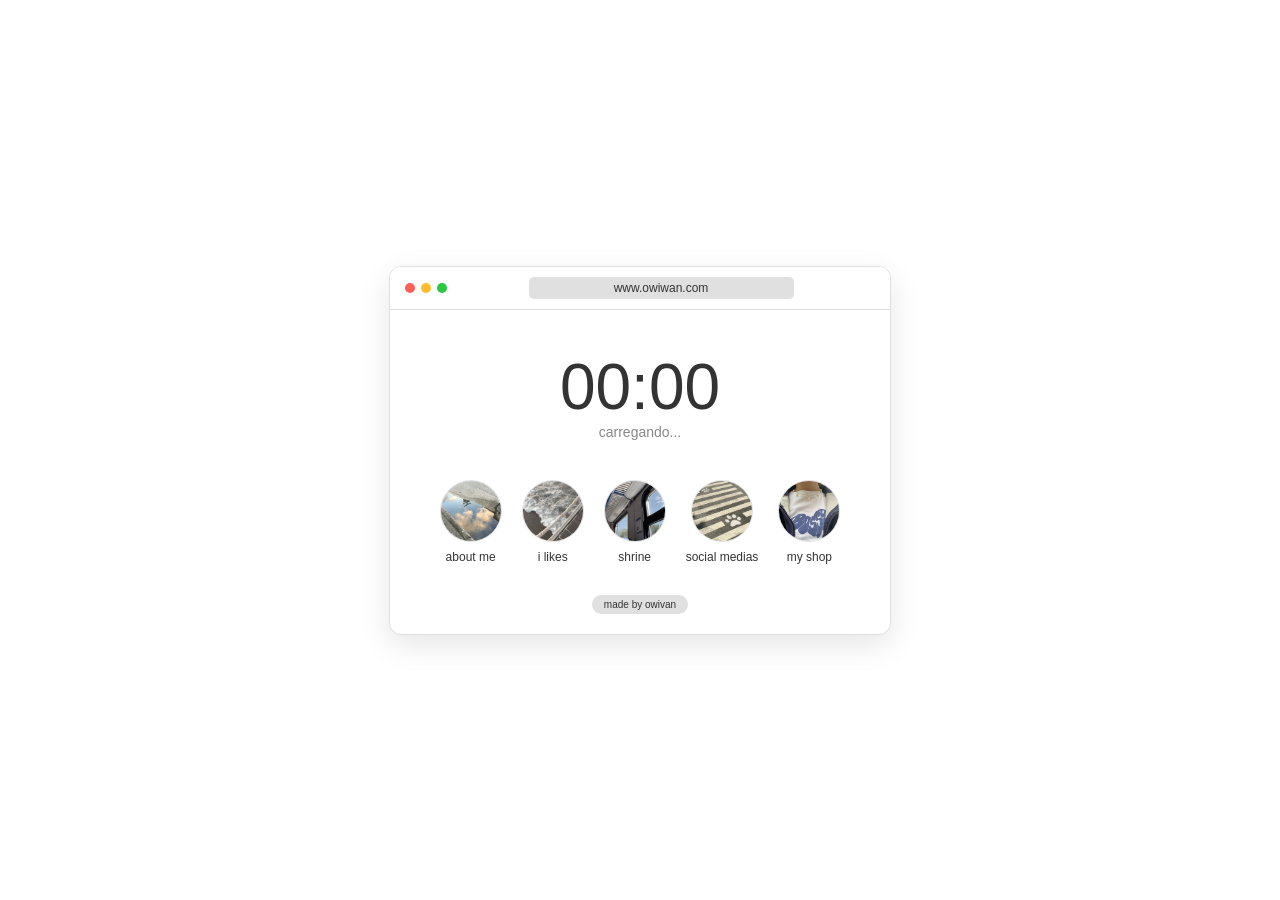
==== index.html @ dbfb0987 "Update index.html" ====
<!DOCTYPE html>
<html lang="pt-br">
<head>
    <meta charset="UTF-8">
    <meta name="viewport" content="width=device-width, initial-scale=1.0">
    <title>﹒ㅤowiwan</title>
    <link class="icon" type="image/x-icon" href="bluey.png">
    
    <style>
        :root {
            --bg-body: #ffffff;
            --bg-window: #ffffff;
            --text-main: #333333;
            --text-date: #888888;
            --border-color: #e0e0e0;
        }
        
        body {
            margin: 0;
            padding: 0;
            display: flex;
            justify-content: center;
            align-items: center;
            height: 100vh;
            background-color: var(--bg-body);
            font-family: 'Segoe UI', Tahoma, Geneva, Verdana, sans-serif;
            color: var(--text-main);
        }

        .window {
            width: 500px;
            background: var(--bg-window);
            border-radius: 12px;
            box-shadow: 0 10px 30px rgba(0,0,0,0.1);
            border: 1px solid var(--border-color);
            overflow: hidden;
            text-align: center;
            padding-bottom: 20px;
        }

        .top-bar {
            display: flex;
            align-items: center;
            padding: 10px 15px;
            border-bottom: 1px solid var(--border-color);
            background-color: var(--bg-window);
        }

        .dots { display: flex; gap: 6px; }
        .dot { width: 10px; height: 10px; border-radius: 50%; }
        .red { background: #ff5f56; }
        .yellow { background: #ffbd2e; }
        .green { background: #27c93f; }

        .search-bar {
            background: var(--border-color);
            margin: 0 auto;
            padding: 4px 15px;
            border-radius: 5px;
            font-size: 12px;
            color: var(--text-main);
            width: 50%;
        }

        .clock {
            font-size: 64px;
            margin-top: 40px;
            font-weight: 300;
        }

        .date {
            font-size: 14px;
            color: var(--text-date);
            margin-bottom: 40px;
        }

        .links-container {
            display: flex;
            justify-content: center;
            gap: 20px;
            margin-bottom: 30px;
        }

        .item {
            display: flex;
            flex-direction: column;
            align-items: center;
            text-decoration: none;
            color: var(--text-main);
            font-size: 12px;
        }

        .circle {
            width: 60px;
            height: 60px;
            border-radius: 50%;
            margin-bottom: 8px;
            border: 1px solid var(--border-color);
            overflow: hidden;
            display: flex;
            justify-content: center;
            align-items: center;
            background: #eee;
        }

        .circle img {
            width: 100%;
            height: 100%;
            object-fit: cover;
            transition: transform 0.4s ease;
        }

        .item:hover .circle img {
            transform: scale(1.2);
        }

        .footer-badge {
            display: inline-block;
            background: var(--border-color);
            color: var(--text-main);
            padding: 4px 12px;
            border-radius: 20px;
            font-size: 10px;
            text-transform: lowercase;
        }
    </style>
</head>
<body>

    <div class="window">
        <div class="top-bar">
            <div class="dots">
                <div class="dot red"></div>
                <div class="dot yellow"></div>
                <div class="dot green"></div>
            </div>
            <div class="search-bar">www.owiwan.com</div>
        </div>

        <div class="clock">00:00</div>
        <div class="date">carregando...</div>

        <div class="links-container">
            <a href="about.html" class="item">
                <div class="circle"><img src="imagens/img1.jpg"></div>
                <span>about me</span>
            </a>
            <a href="likes.html" class="item">
                <div class="circle"><img src="imagens/img2.jpg"></div>
                <span>i likes</span>
            </a>
            <a href="#" class="item">
                <div class="circle"><img src="imagens/img3.jpg"></div>
                <span>shrine</span>
            </a>
            <a href="#" class="item">
                <div class="circle"><img src="imagens/img4.jpg"></div>
                <span>social medias</span>
            </a>
            <a href="#" class="item">
                <div class="circle"><img src="imagens/img5.jpg"></div>
                <span>my shop</span>
            </a>
        </div>

        <div class="footer-badge">made by owivan</div>
    </div>

</body>
</html>
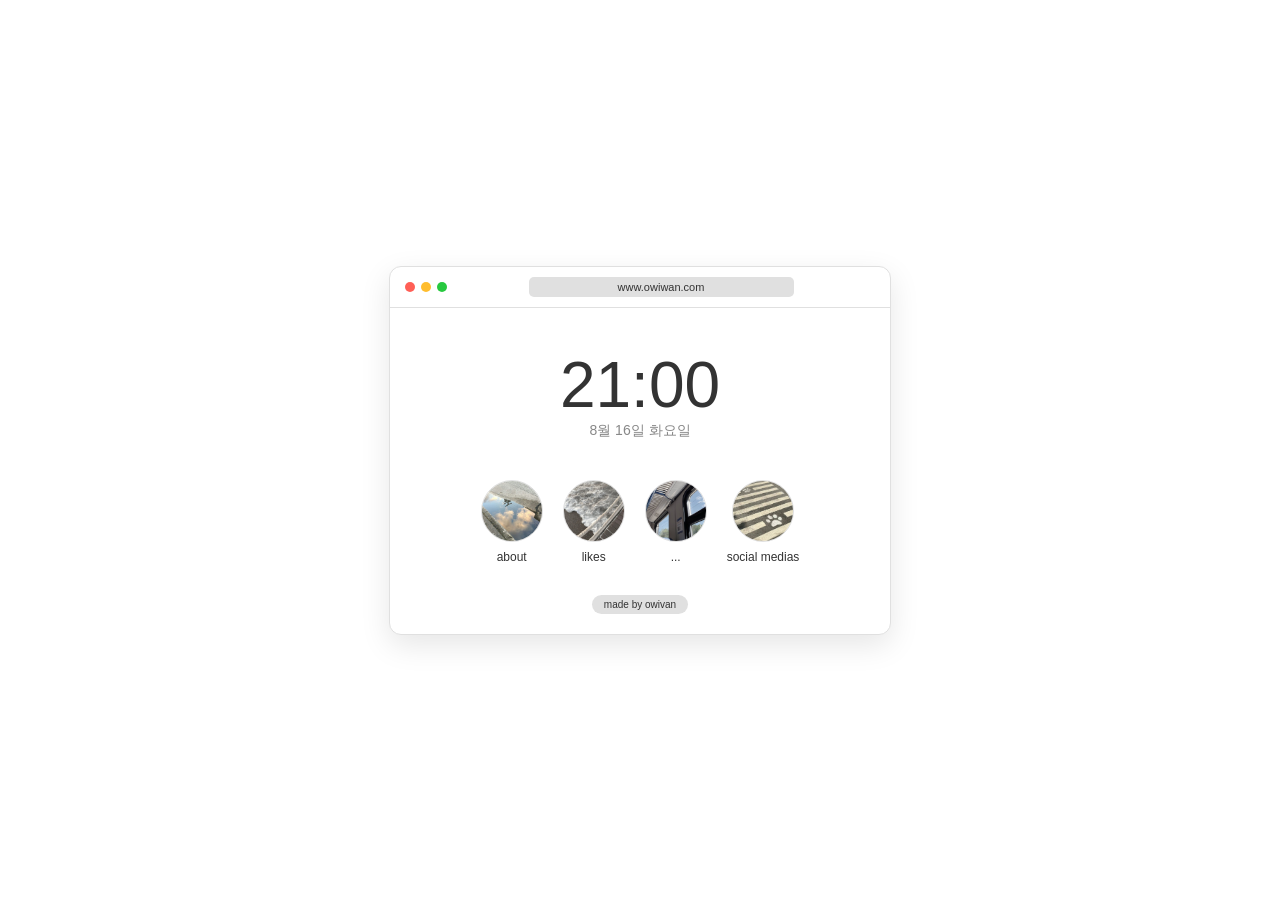
==== commit 49637e28: "Update index.html" ====
--- a/index.html
+++ b/index.html
@@ -3,10 +3,11 @@
 <head>
     <meta charset="UTF-8">
     <meta name="viewport" content="width=device-width, initial-scale=1.0">
-    <title>﹒ㅤowiwan</title>
-    <link class="icon" type="image/x-icon" href="bluey.png">
+    <title>owiwan</title>
+    <link rel="icon" type="image/x-icon" href="bluey.png">
     
     <style>
+        /* Variáveis de Cores */
         :root {
             --bg-body: #ffffff;
             --bg-window: #ffffff;
@@ -14,10 +15,10 @@
             --text-date: #888888;
             --border-color: #e0e0e0;
         }
-        
+
+        /* Configurações de Fundo e Texto */
         body {
             margin: 0;
-            padding: 0;
             display: flex;
             justify-content: center;
             align-items: center;
@@ -27,6 +28,7 @@
             color: var(--text-main);
         }
 
+        /* Container Principal */
         .window {
             width: 500px;
             background: var(--bg-window);
@@ -38,12 +40,12 @@
             padding-bottom: 20px;
         }
 
+        /* Barra Superior */
         .top-bar {
             display: flex;
             align-items: center;
             padding: 10px 15px;
             border-bottom: 1px solid var(--border-color);
-            background-color: var(--bg-window);
         }
 
         .dots { display: flex; gap: 6px; }
@@ -57,11 +59,12 @@
             margin: 0 auto;
             padding: 4px 15px;
             border-radius: 5px;
-            font-size: 12px;
+            font-size: 11px;
+            width: 50%;
             color: var(--text-main);
-            width: 50%;
         }
 
+        /* Relógio e Data */
         .clock {
             font-size: 64px;
             margin-top: 40px;
@@ -74,6 +77,7 @@
             margin-bottom: 40px;
         }
 
+        /* Navegação */
         .links-container {
             display: flex;
             justify-content: center;
@@ -100,7 +104,6 @@
             display: flex;
             justify-content: center;
             align-items: center;
-            background: #eee;
         }
 
         .circle img {
@@ -110,6 +113,7 @@
             transition: transform 0.4s ease;
         }
 
+        /* Efeito Hover nas Imagens */
         .item:hover .circle img {
             transform: scale(1.2);
         }
@@ -117,11 +121,9 @@
         .footer-badge {
             display: inline-block;
             background: var(--border-color);
-            color: var(--text-main);
             padding: 4px 12px;
             border-radius: 20px;
             font-size: 10px;
-            text-transform: lowercase;
         }
     </style>
 </head>
@@ -137,29 +139,25 @@
             <div class="search-bar">www.owiwan.com</div>
         </div>
 
-        <div class="clock">00:00</div>
-        <div class="date">carregando...</div>
+        <div class="clock">21:00</div>
+        <div class="date">8월 16일 화요일</div>
 
         <div class="links-container">
             <a href="about.html" class="item">
-                <div class="circle"><img src="imagens/img1.jpg"></div>
-                <span>about me</span>
-            </a>
-            <a href="likes.html" class="item">
-                <div class="circle"><img src="imagens/img2.jpg"></div>
-                <span>i likes</span>
+                <div class="circle"><img src="/imagens/img1.jpg" alt="about"></div>
+                <span>about</span>
             </a>
             <a href="#" class="item">
-                <div class="circle"><img src="imagens/img3.jpg"></div>
-                <span>shrine</span>
+                <div class="circle"><img src="/imagens/img2.jpg" alt="likes"></div>
+                <span>likes</span>
             </a>
             <a href="#" class="item">
-                <div class="circle"><img src="imagens/img4.jpg"></div>
-                <span>social medias</span>
+                <div class="circle"><img src="/imagens/img3.jpg" alt="..."></div>
+                <span>...</span>
             </a>
             <a href="#" class="item">
-                <div class="circle"><img src="imagens/img5.jpg"></div>
-                <span>my shop</span>
+                <div class="circle"><img src="/imagens/img4.jpg" alt="social"></div>
+                <span>social medias</span>
             </a>
         </div>
 
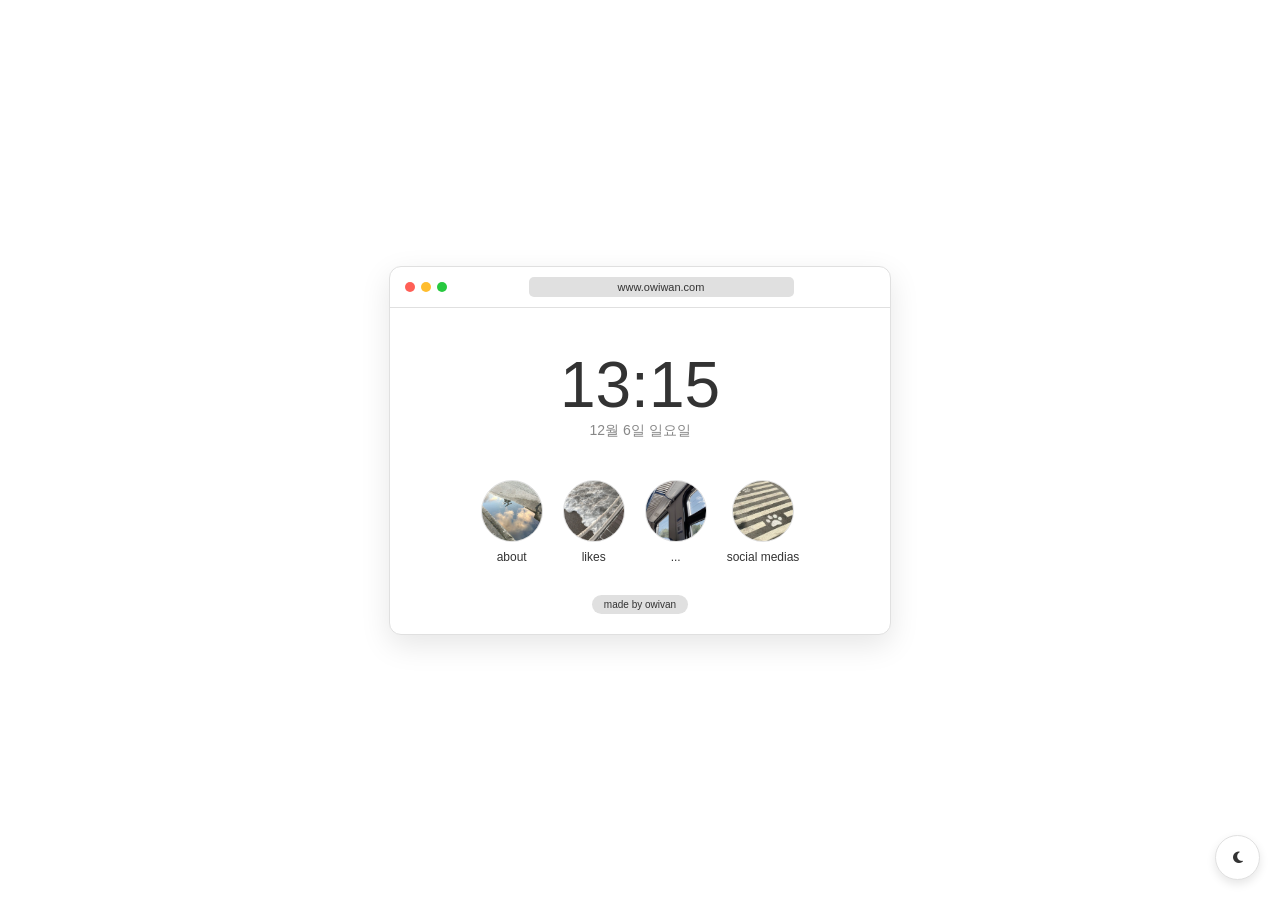
==== commit fd00cedf: "Update index.html" ====
--- a/index.html
+++ b/index.html
@@ -5,9 +5,11 @@
     <meta name="viewport" content="width=device-width, initial-scale=1.0">
     <title>owiwan</title>
     <link rel="icon" type="image/x-icon" href="bluey.png">
+    <!-- FontAwesome necessário para o ícone de lua/sol -->
+    <link rel="stylesheet" href="https://cdnjs.cloudflare.com/ajax/libs/font-awesome/6.4.0/css/all.min.css">
     
     <style>
-        /* Variáveis de Cores */
+        /* Variáveis de Cores Modo Claro */
         :root {
             --bg-body: #ffffff;
             --bg-window: #ffffff;
@@ -16,6 +18,15 @@
             --border-color: #e0e0e0;
         }
 
+        /* Variáveis de Cores Modo Escuro */
+        body.dark-mode {
+            --bg-body: #121212;
+            --bg-window: #1e1e1e;
+            --text-main: #e0e0e0;
+            --text-date: #aaaaaa;
+            --border-color: #333333;
+        }
+
         /* Configurações de Fundo e Texto */
         body {
             margin: 0;
@@ -26,6 +37,7 @@
             background-color: var(--bg-body);
             font-family: 'Segoe UI', Tahoma, Geneva, Verdana, sans-serif;
             color: var(--text-main);
+            transition: background 0.3s ease;
         }
 
         /* Container Principal */
@@ -38,6 +50,7 @@
             overflow: hidden;
             text-align: center;
             padding-bottom: 20px;
+            transition: background 0.3s ease, border-color 0.3s ease;
         }
 
         /* Barra Superior */
@@ -124,6 +137,28 @@
             padding: 4px 12px;
             border-radius: 20px;
             font-size: 10px;
+        }
+
+        /* Botão Alternador de Tema */
+        .theme-btn {
+            position: fixed;
+            bottom: 20px;
+            right: 20px;
+            width: 45px;
+            height: 45px;
+            border-radius: 50%;
+            border: 1px solid var(--border-color);
+            background: var(--bg-window);
+            color: var(--text-main);
+            cursor: pointer;
+            display: flex;
+            justify-content: center;
+            align-items: center;
+            box-shadow: 0 4px 10px rgba(0,0,0,0.1);
+            transition: transform 0.3s ease;
+        }
+        .theme-btn:hover {
+            transform: scale(1.1);
         }
     </style>
 </head>
@@ -139,24 +174,24 @@
             <div class="search-bar">www.owiwan.com</div>
         </div>
 
-        <div class="clock">21:00</div>
-        <div class="date">8월 16일 화요일</div>
+        <div id="clock" class="clock">21:00</div>
+        <div id="date" class="date">carregando...</div>
 
         <div class="links-container">
             <a href="about.html" class="item">
-                <div class="circle"><img src="/imagens/img1.jpg" alt="about"></div>
+                <div class="circle"><img src="imagens/img1.jpg" alt="about"></div>
                 <span>about</span>
             </a>
+            <a href="likes.html" class="item">
+                <div class="circle"><img src="imagens/img2.jpg" alt="likes"></div>
+                <span>likes</span>
+            </a>
             <a href="#" class="item">
-                <div class="circle"><img src="/imagens/img2.jpg" alt="likes"></div>
-                <span>likes</span>
+                <div class="circle"><img src="imagens/img3.jpg" alt="..."></div>
+                <span>...</span>
             </a>
             <a href="#" class="item">
-                <div class="circle"><img src="/imagens/img3.jpg" alt="..."></div>
-                <span>...</span>
-            </a>
-            <a href="#" class="item">
-                <div class="circle"><img src="/imagens/img4.jpg" alt="social"></div>
+                <div class="circle"><img src="imagens/img4.jpg" alt="social"></div>
                 <span>social medias</span>
             </a>
         </div>
@@ -164,5 +199,9 @@
         <div class="footer-badge">made by owivan</div>
     </div>
 
+    <!-- Botão de alternar tema escuro/claro -->
+    <button id="theme-toggle" class="theme-btn"><i class="fa-solid fa-moon"></i></button>
+
+    <script src="script.js"></script>
 </body>
 </html>
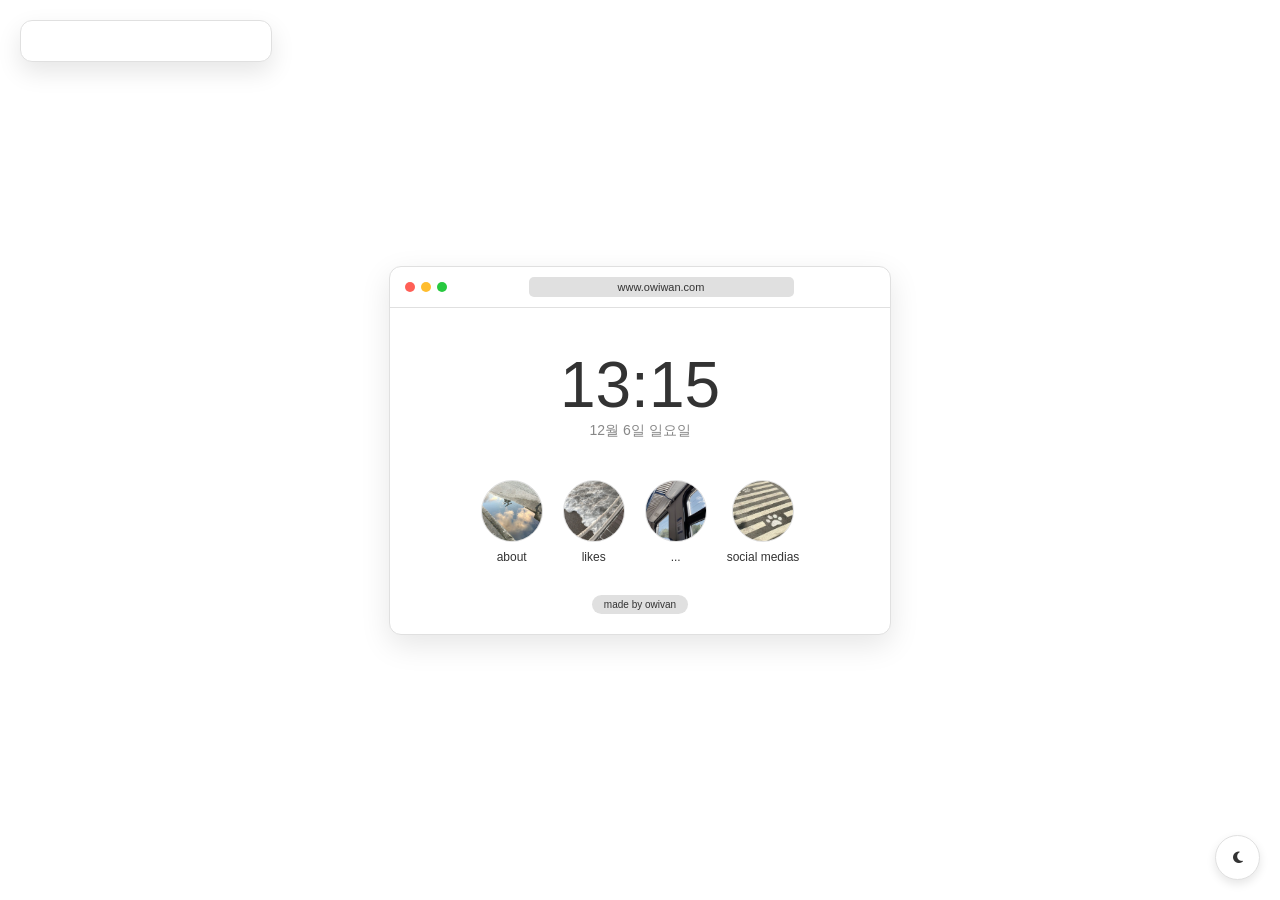
==== commit 2f8e65a1: "Update index.html" ====
--- a/index.html
+++ b/index.html
@@ -4,30 +4,30 @@
     <meta charset="UTF-8">
     <meta name="viewport" content="width=device-width, initial-scale=1.0">
     <title>owiwan</title>
-    <link rel="icon" type="image/x-icon" href="bluey.png">
-    <!-- FontAwesome necessário para o ícone de lua/sol -->
+    <link rel="icon" type="image/x-icon" href="kaitoicon.png">
     <link rel="stylesheet" href="https://cdnjs.cloudflare.com/ajax/libs/font-awesome/6.4.0/css/all.min.css">
     
     <style>
-        /* Variáveis de Cores Modo Claro */
         :root {
             --bg-body: #ffffff;
             --bg-window: #ffffff;
             --text-main: #333333;
             --text-date: #888888;
             --border-color: #e0e0e0;
-        }
-
-        /* Variáveis de Cores Modo Escuro */
+            --highlight-bg: #333333;
+            --highlight-text: #ffffff;
+        }
+
         body.dark-mode {
             --bg-body: #121212;
             --bg-window: #1e1e1e;
             --text-main: #e0e0e0;
             --text-date: #aaaaaa;
             --border-color: #333333;
-        }
-
-        /* Configurações de Fundo e Texto */
+            --highlight-bg: #ffffff;
+            --highlight-text: #121212;
+        }
+
         body {
             margin: 0;
             display: flex;
@@ -40,7 +40,56 @@
             transition: background 0.3s ease;
         }
 
-        /* Container Principal */
+        /* Widget de Calendário (Canto Superior Esquerdo) */
+        .calendar-widget {
+            position: fixed;
+            top: 20px;
+            left: 20px;
+            background: var(--bg-window);
+            border: 1px solid var(--border-color);
+            border-radius: 12px;
+            padding: 15px;
+            box-shadow: 0 10px 25px rgba(0,0,0,0.1);
+            width: 220px;
+            text-align: center;
+            transition: background 0.3s ease, border-color 0.3s ease;
+        }
+
+        .calendar-header {
+            font-size: 14px;
+            font-weight: 600;
+            margin-bottom: 10px;
+            text-transform: capitalize;
+        }
+
+        .calendar-grid {
+            display: grid;
+            grid-template-columns: repeat(7, 1fr);
+            gap: 4px;
+            font-size: 11px;
+        }
+
+        .calendar-day-name {
+            font-weight: 600;
+            color: var(--text-date);
+            padding-bottom: 4px;
+        }
+
+        .calendar-day {
+            padding: 5px 0;
+            border-radius: 50%;
+            display: flex;
+            align-items: center;
+            justify-content: center;
+        }
+
+        .calendar-day.today {
+            background-color: var(--highlight-bg);
+            color: var(--highlight-text);
+            font-weight: bold;
+        }
+
+        /* Card Central */
         .window {
             width: 500px;
             background: var(--bg-window);
@@ -53,7 +102,6 @@
             transition: background 0.3s ease, border-color 0.3s ease;
         }
 
-        /* Barra Superior */
         .top-bar {
             display: flex;
             align-items: center;
@@ -77,7 +125,6 @@
             color: var(--text-main);
         }
 
-        /* Relógio e Data */
         .clock {
             font-size: 64px;
             margin-top: 40px;
@@ -90,7 +137,6 @@
             margin-bottom: 40px;
         }
 
-        /* Navegação */
         .links-container {
             display: flex;
             justify-content: center;
@@ -126,7 +172,6 @@
             transition: transform 0.4s ease;
         }
 
-        /* Efeito Hover nas Imagens */
         .item:hover .circle img {
             transform: scale(1.2);
         }
@@ -164,6 +209,13 @@
 </head>
 <body>
 
+    <!-- Calendário no Canto Superior Esquerdo -->
+    <div class="calendar-widget">
+        <div id="calendar-header" class="calendar-header"></div>
+        <div id="calendar-grid" class="calendar-grid"></div>
+    </div>
+
+    <!-- Janela Principal -->
     <div class="window">
         <div class="top-bar">
             <div class="dots">
@@ -174,7 +226,7 @@
             <div class="search-bar">www.owiwan.com</div>
         </div>
 
-        <div id="clock" class="clock">21:00</div>
+        <div id="clock" class="clock">00:00</div>
         <div id="date" class="date">carregando...</div>
 
         <div class="links-container">
@@ -199,7 +251,6 @@
         <div class="footer-badge">made by owivan</div>
     </div>
 
-    <!-- Botão de alternar tema escuro/claro -->
     <button id="theme-toggle" class="theme-btn"><i class="fa-solid fa-moon"></i></button>
 
     <script src="script.js"></script>
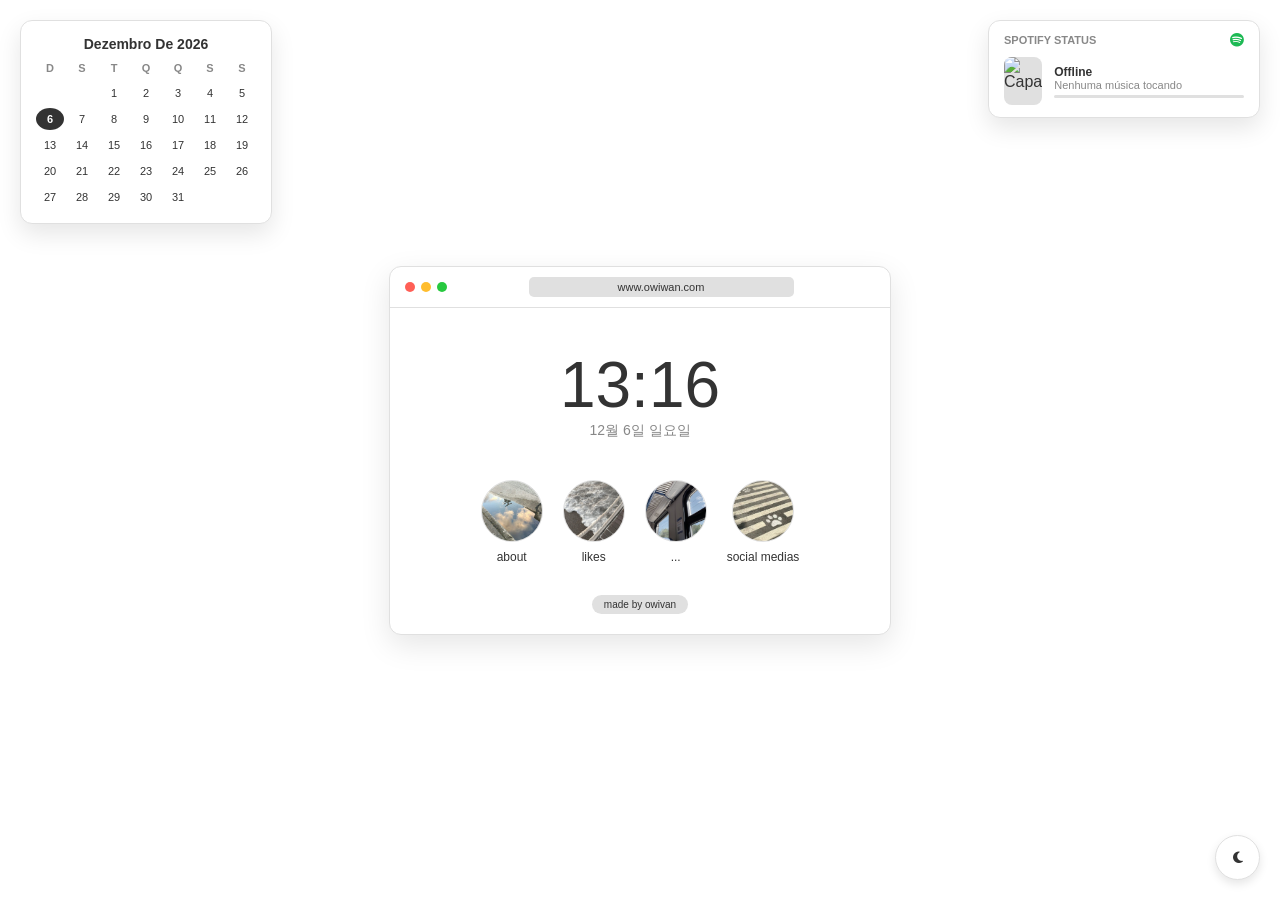
==== commit 4c0b7ea3: "Update index.html" ====
--- a/index.html
+++ b/index.html
@@ -16,6 +16,7 @@
             --border-color: #e0e0e0;
             --highlight-bg: #333333;
             --highlight-text: #ffffff;
+            --spotify-green: #1db954;
         }
 
         body.dark-mode {
@@ -89,6 +90,90 @@
             font-weight: bold;
         }
 
+        /* Widget de Status Spotify (Canto Superior Direito) */
+        .spotify-widget {
+            position: fixed;
+            top: 20px;
+            right: 20px;
+            background: var(--bg-window);
+            border: 1px solid var(--border-color);
+            border-radius: 12px;
+            padding: 12px 15px;
+            box-shadow: 0 10px 25px rgba(0,0,0,0.1);
+            width: 240px;
+            display: flex;
+            flex-direction: column;
+            gap: 10px;
+            transition: background 0.3s ease, border-color 0.3s ease;
+        }
+
+        .spotify-header {
+            display: flex;
+            align-items: center;
+            justify-content: space-between;
+            font-size: 11px;
+            color: var(--text-date);
+            font-weight: 600;
+        }
+
+        .spotify-header i {
+            color: var(--spotify-green);
+            font-size: 14px;
+        }
+
+        .spotify-content {
+            display: flex;
+            align-items: center;
+            gap: 12px;
+        }
+
+        .spotify-cover {
+            width: 48px;
+            height: 48px;
+            border-radius: 8px;
+            object-fit: cover;
+            background: var(--border-color);
+        }
+
+        .spotify-info {
+            display: flex;
+            flex-direction: column;
+            overflow: hidden;
+            width: 100%;
+        }
+
+        .spotify-title {
+            font-size: 12px;
+            font-weight: 600;
+            white-space: nowrap;
+            overflow: hidden;
+            text-overflow: ellipsis;
+        }
+
+        .spotify-artist {
+            font-size: 11px;
+            color: var(--text-date);
+            white-space: nowrap;
+            overflow: hidden;
+            text-overflow: ellipsis;
+        }
+
+        .spotify-progress-bar {
+            width: 100%;
+            height: 3px;
+            background: var(--border-color);
+            border-radius: 3px;
+            overflow: hidden;
+            margin-top: 4px;
+        }
+
+        .spotify-progress {
+            height: 100%;
+            background: var(--spotify-green);
+            width: 0%;
+            transition: width 0.5s linear;
+        }
+
         /* Card Central */
         .window {
             width: 500px;
@@ -213,6 +298,24 @@
     <div class="calendar-widget">
         <div id="calendar-header" class="calendar-header"></div>
         <div id="calendar-grid" class="calendar-grid"></div>
+    </div>
+
+    <!-- Status do Spotify no Canto Superior Direito -->
+    <div class="spotify-widget">
+        <div class="spotify-header">
+            <span>SPOTIFY STATUS</span>
+            <i class="fa-brands fa-spotify"></i>
+        </div>
+        <div class="spotify-content">
+            <img id="spotify-cover" class="spotify-cover" src="https://via.placeholder.com/48" alt="Capa">
+            <div class="spotify-info">
+                <span id="spotify-title" class="spotify-title">Offline</span>
+                <span id="spotify-artist" class="spotify-artist">Nenhuma música tocando</span>
+                <div class="spotify-progress-bar">
+                    <div id="spotify-progress" class="spotify-progress"></div>
+                </div>
+            </div>
+        </div>
     </div>
 
     <!-- Janela Principal -->
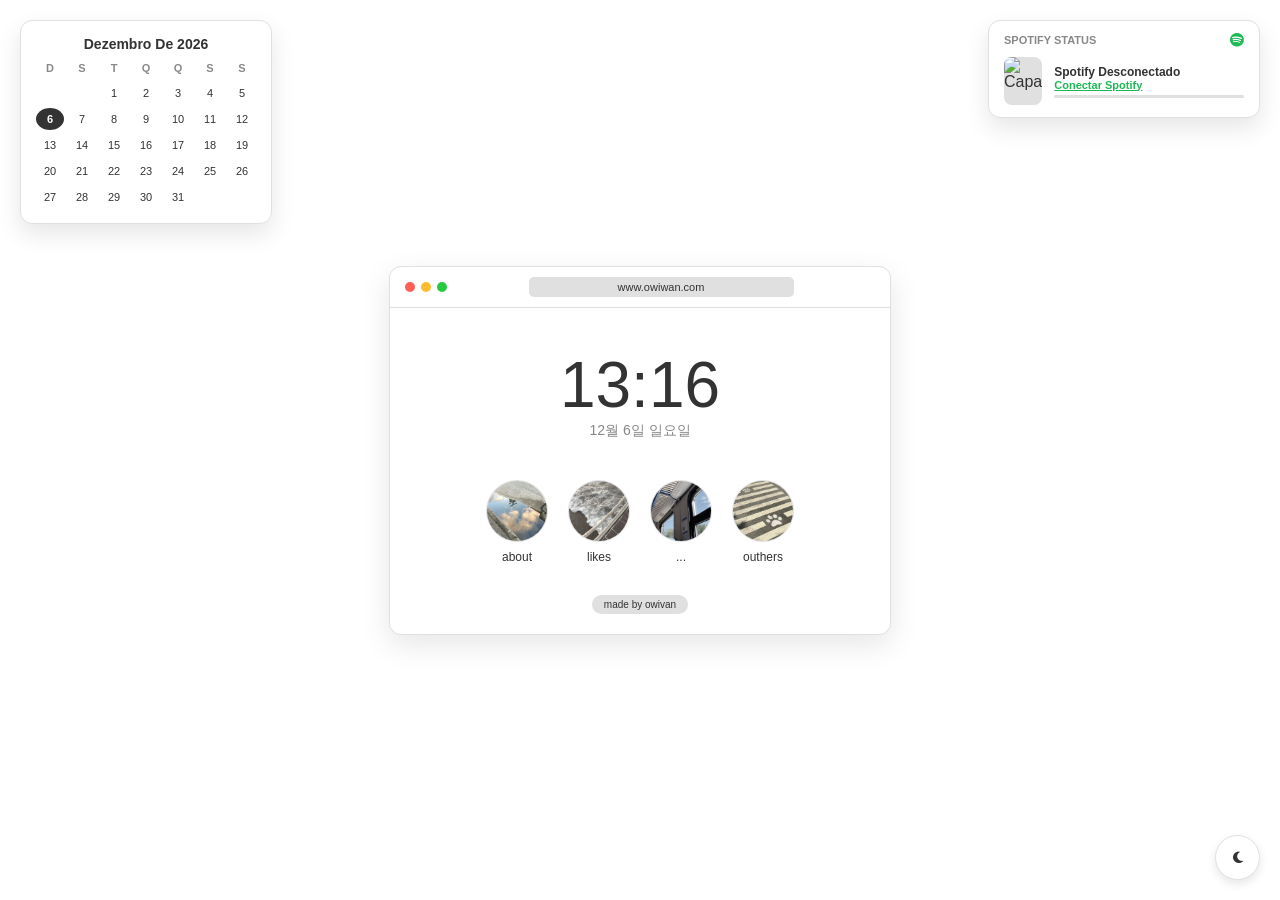
==== commit 0f25bcdd: "Update index.html" ====
--- a/index.html
+++ b/index.html
@@ -347,7 +347,7 @@
             </a>
             <a href="#" class="item">
                 <div class="circle"><img src="imagens/img4.jpg" alt="social"></div>
-                <span>social medias</span>
+                <span>outhers</span>
             </a>
         </div>
 
